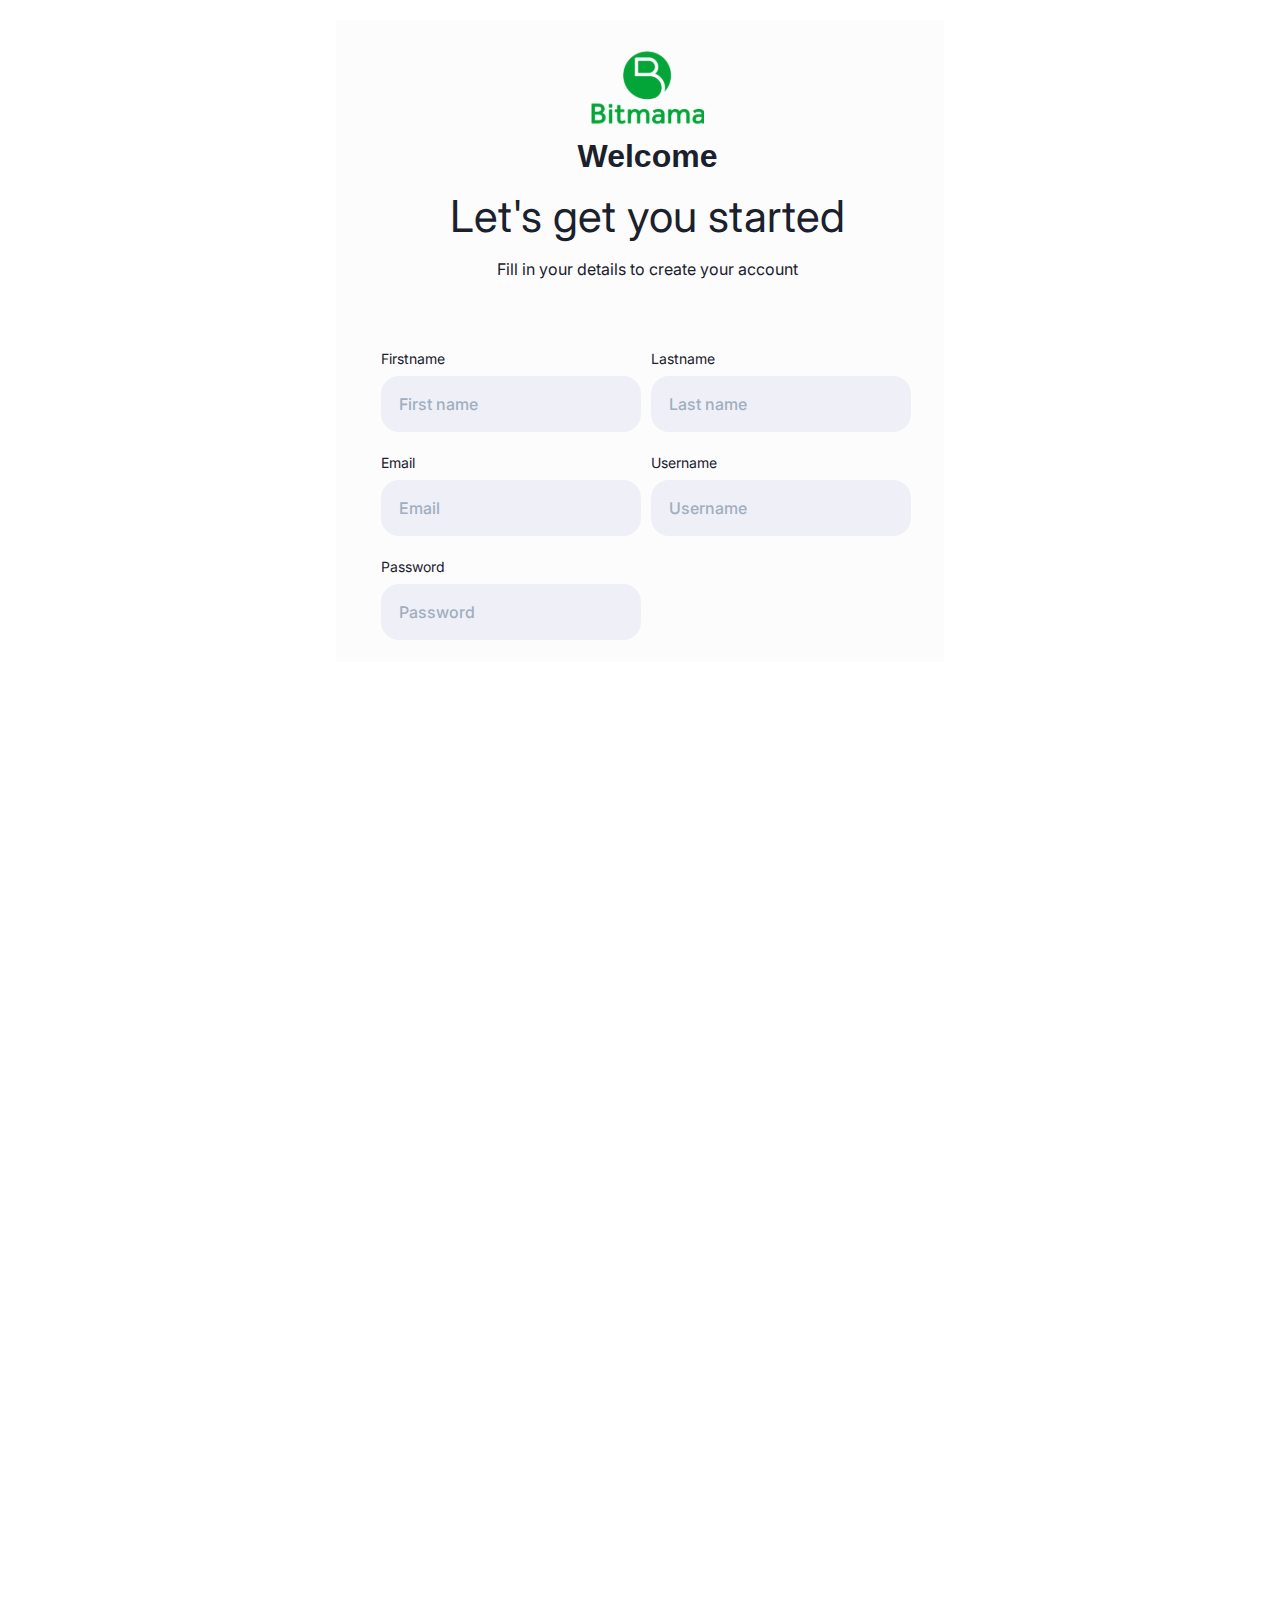
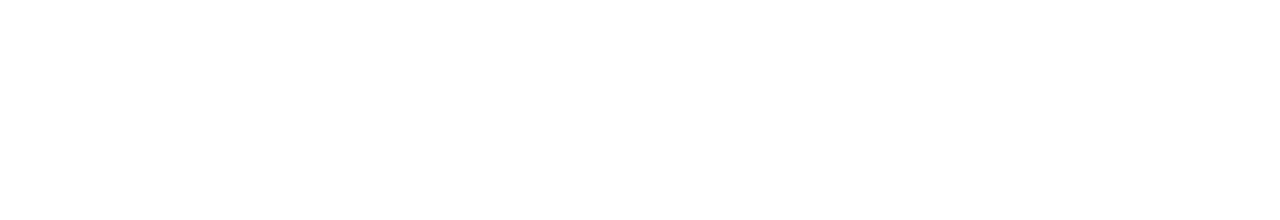
==== signup.html @ eab17554 "Basic layout" ====
<!DOCTYPE html>
<html lang="en">
<head>
    <meta charset="UTF-8">
    <meta http-equiv="X-UA-Compatible" content="IE=edge">
    <meta name="viewport" content="width=device-width, initial-scale=1.0">
    <link rel="stylesheet" href="style.css">
    <title>Signup for Bitmama</title>
</head>
<body>
    <div class="main">
        <div class="top">
            <img src="images/Bitmamalogo.svg" alt="bitmama" class="signuplogo">
            <h2>Welcome</h2>
            <h1>Let's get you started</h1>
            <p>Fill in your details to create your account</p>
        </div>
        <form action="">
            <div class="row">
                <div class="names">
                    <p>Firstname</p>
                    <input type="text" placeholder="First name"   >
                </div>
                <div class="names">
                    <p>Lastname</p>
                    <input type="text"    placeholder="Last name">
                </div>
            </div>
            <div class="row">
                <div class="names">
                    <p>Email</p>
                    <input type="text" placeholder="Email"   >
                </div>
                <div class="names">
                    <p>Username</p>
                    <input type="text"    placeholder="Username">
                </div>
            </div>
            <div class="row">
                <div class="names">
                    <p>Password</p>
                    <input type="text" placeholder="Password" class="longbar">
                </div>
            </div>
        </form>
    </div>
</body>
</html>
---- style.css ----
@import url('https://fonts.googleapis.com/css2?family=Inter&display=swap');
*{
    margin: 0;
    padding: 0;
    font-family: sans-serif;
    box-sizing: border-box;
}
body{
    height: 200vh;
    width: 100%;
}
.listtext h2{
    font-size: 14.4px;
    font-weight: 400;
}
.listtext p{
    font-size: 11.2px;
    font-weight: 300;
}
.listtext{
    display: flex;
    flex-direction: column;
    gap: 2px;
}
.hovercont{
    display: block;
    height: 60px;   
}
.displayed{
    display: none;
    margin-top: 18px;
    height: max-content;
    padding-bottom: 20px;
    background-color: white;
    width: 300px;
    border-radius: 6px;
    position: absolute;
    z-index: 1;
}
.icon{
    width:30px;
}
.icon1{
    width: 30px;
}
.texts{
    display: flex;
    gap: 20px;
    align-items: center;
    padding: 15px;
    width: 300px;
}
.texts:hover{
    background-color: rgb(20, 20, 43);
    transition: .47s;
    color: white;
    cursor: pointer;
    transform: scale(1.05);
}
.hover{
    display: block;
    height: 20px;
}
.subhero2 h1{
    font-size: 16px;
    font-weight: 400;
}
.content li:hover .displayed{
    display: flex;
    flex-direction: column;
    z-index: 1;
}
.links{
    display: flex;
    gap: 50px;
}
.move{
    position: relative;
    right: 18px;
    display: flex;
    gap: 32px;
}
nav{
    position: sticky;
    top: 0;
    cursor: pointer;
    z-index: 1;
}
.arrow{
    position: relative;
    left: 62px;
    bottom: 18px;
}
.arrow1{
    position: relative;
    left: 67px;
    bottom: 18px;
}
.hover h1{
    font-size: 16px;
    font-weight: 400;
    position: relative;
}
.logo{
    position: relative;
    bottom: 2px;
}
nav{
    background-color: rgb(247,247, 252);
    height: 14.2vh;
    gap: 162px;
    padding-left: 62px;
    display: flex;
    align-items: center;
}
.hero{
    background-color: rgb(20,20, 43);
    height: 90vh;
}
nav a{
    text-decoration: none;
    font-size: 16px;
    font-weight: 400;
    position: relative;
    color: inherit;
}
.sign{
    position: relative;
    left: 24.5vh;
}
.create{
    padding: 18.5px 42px;
    background-color: rgb(3, 164, 56);
    border-radius: 50px;
    color: white;
    margin-left: 20px;
    text-align: center;
    position: relative;
    top: 1px;
}
.create:hover{
    background-color: rgb(1, 110, 37);
    transition: 1s;
}
.bhero{
    display: flex;
    gap: 120px;
    padding-top: 28px;
}
.subhero{
    display: flex;
    flex-direction: column;
    gap: 15px;
    padding: 27px 67px;
}
.subhero h1{
    font-size: 50.542px;
    line-height: 50.542px;
    letter-spacing: 1px;
    font-weight: 700;
    color: white;
}
.subhero p{
    color:rgb(252, 252, 252);
    font-size: 16.392px;
    line-height: 25.954px;
    letter-spacing: -0.5px;
    font-weight: 200;
    width: 420px;
}
span{
    color: rgb(161,239,187);
}
.start{
    padding: 20px;
    font-size: 16px;
    border-radius: 50px;
    color: white;
    text-align: center;
    position: relative;
    top: 17px;
    font-weight: 400;
    background-color: rgb(3,164,56);
    text-decoration: none;
    width: 200px;
}
.start:hover{
    background-color: rgb(1, 110, 37);
    transition: 1s;
}
.stores{
    display: flex;
    gap: 15px;
    margin-top: 5.3%;
    align-items: center;
}
.subhero2{
    height: max-content;
    width: max-content;
    padding: 20px 40px;
    position: relative;
    top: 70px;
    border-radius: 10px;
    display: flex;
    flex-direction: column;
    gap: 40px;
    background-color: white;
}
.minilogo{
    width: 40px;
    margin: 10px auto;
}
.nft{
    width: 20px;
}
.select{
    display: flex;
    gap: 10px;
    align-items: center;
    display: block;
}
.cryptolist{
    display: flex;
    gap: 10px;
    line-height: 40px;
}
.cryptoimg{
    display: none;
    position: absolute;
    border-radius: 10px;
    background-color: rgb(239,240,247);
    padding: 20px;
}
.front{
    display: flex;
    background-color: rgb(239,240,247);
    align-items: center;
    width:350px;
    padding: 20px;
    border-radius: 10px;
    height: 52px;
}
.frontcont{
    display: flex;
    gap: 5px;
    margin-right: 10px;
}
.front input{
    border-left: 1px solid rgb(183,184,189);
    padding: 15px;
    font-size: 16px;
    font-weight: 400;
    outline: none;
    border-top: none;
    border-right: none;
    border-bottom: none;
    background-color: rgb(239,240,247);
}
.crypto .select:hover .cryptoimg{
    display: block;
}
.buynsell li{
    list-style-type: none;
}
.buynsell li ul li{
    display: flex;
    flex-direction: column;
    margin-top: 20px;
}
.underline{
    display: flex;
    justify-content: center;
    width: 55px;
    border-bottom: 5px solid rgb(3, 164, 56);
}
.trade{
    display: flex;
    gap: 150px;
    padding-bottom: 10px;
    margin-left:60px;
    border-bottom:1px solid rgb(239,240,247);
}
.receive{
    font-size: 13.6px;
    font-weight: 300;
    color: rgb(110, 113, 145);
}
.receive:nth-child(1){
    margin-bottom: 10px;
}
.receive1{
    font-size: 13.6px;
    font-weight: 300;
    color: rgb(110, 113, 145);
}
.straight{
    height: 60px;
}
.crypto:last-child{
    position: relative;
    bottom: 25px;
}
.crypto{
    display: flex;
    flex-direction: column;
    gap: 10px;
}
.body{
    height: 155vh;
    display: flex;
    flex-direction: column;
}
.step h2{
    font-size: 20px;
    font-weight: 700;
    line-height: 24px;
    letter-spacing: -0.5px;
}
.step p{
    font-size: 16px;
    line-height: 19px;
    font-weight: 400;
    width: 300px;
    letter-spacing: -0.5px;
    text-align: center;
    position: relative;
    right: 70px;
}
.bodycont{
    width: 800px;
    margin: 77px 253px;
    display: flex;
    gap: 20px;
}
.step{
    display: flex;
    flex-direction: column;
    gap: 10px;
}
.steppic{
    width: 200px;
    height: 400px;
}
.bodyh h1{
    text-align: center;
    font-size: 48px;
    line-height: 70px;
    font-weight: 700;
    color: rgb(20, 20, 43);
    margin-top: 167px;
}
.square{
    width: 130px;
    height: 138px;
    position: relative;
    left: 81.5vw;
    bottom: 5.5vw;
}
.main{
    max-width: 608px;
    height: fit-content;
    display: flex;
    flex-direction: column;
    background-color: rgb(252,252,252);
    margin: 20px auto;
    gap: 45px;
    padding-left: 15px;
    padding-top: 27px;
    justify-content: center;
}
.signuplogo{
    width: 113px;
    height: 82px;
}
.top h2{
    font-weight: 700;
    color: rgb(26, 32, 44);
    font-size: 32px;
    line-height: 38.4px;
    font-family: 'Segoe UI', sans-serif;
}
.top{
    display: flex;
    align-items: center;
    gap: 8px;
    width: 100%;
    flex-direction: column;
    justify-content: center;
}
.top h1{
    font-size: 44px;
    line-height: 66px;
    font-weight: 400;
    color: rgb(26, 32, 44);
    font-family: 'Inter', sans-serif;
    text-align: center;
}
.top p{
    font-size: 16px;
    line-height: 24px;
    text-align: center;
    font-weight: 400;
    font-family: 'Inter', sans-serif;
    color: rgb(26, 32, 44);
}
.names{
    display: flex;
    flex-direction: column;
    gap: 7px;
    justify-content: start;
}
.row{
    display: flex;
    gap: 10px;   
}
form{
    padding: 22px 30px;
    display: grid;
    gap: 20px;
}
.names p{
    font-size: 14px;
    line-height: 21px;
    color: rgb(26, 32, 44);
    font-weight: 400;
    font-family: 'Inter', sans-serif;
}
.names input{
    border-radius: 18px;
    border: none;
    color: rgb(160,174,192);
    background-color: rgb(239,240,247);
    font-size: 16px;
    outline: none;
    font-family: 'Inter', sans-serif;
    width: 260px;
    padding: 20px;
    padding-left: 18px;
    display: flex;
    align-items: center;
    font-weight: 500;
    height: 56px;
}
.names input::placeholder{
    color: rgb(160,174,192);
}
.names input:hover{
    background-color: rgb(226, 232, 240);
    transition: .5s;
}
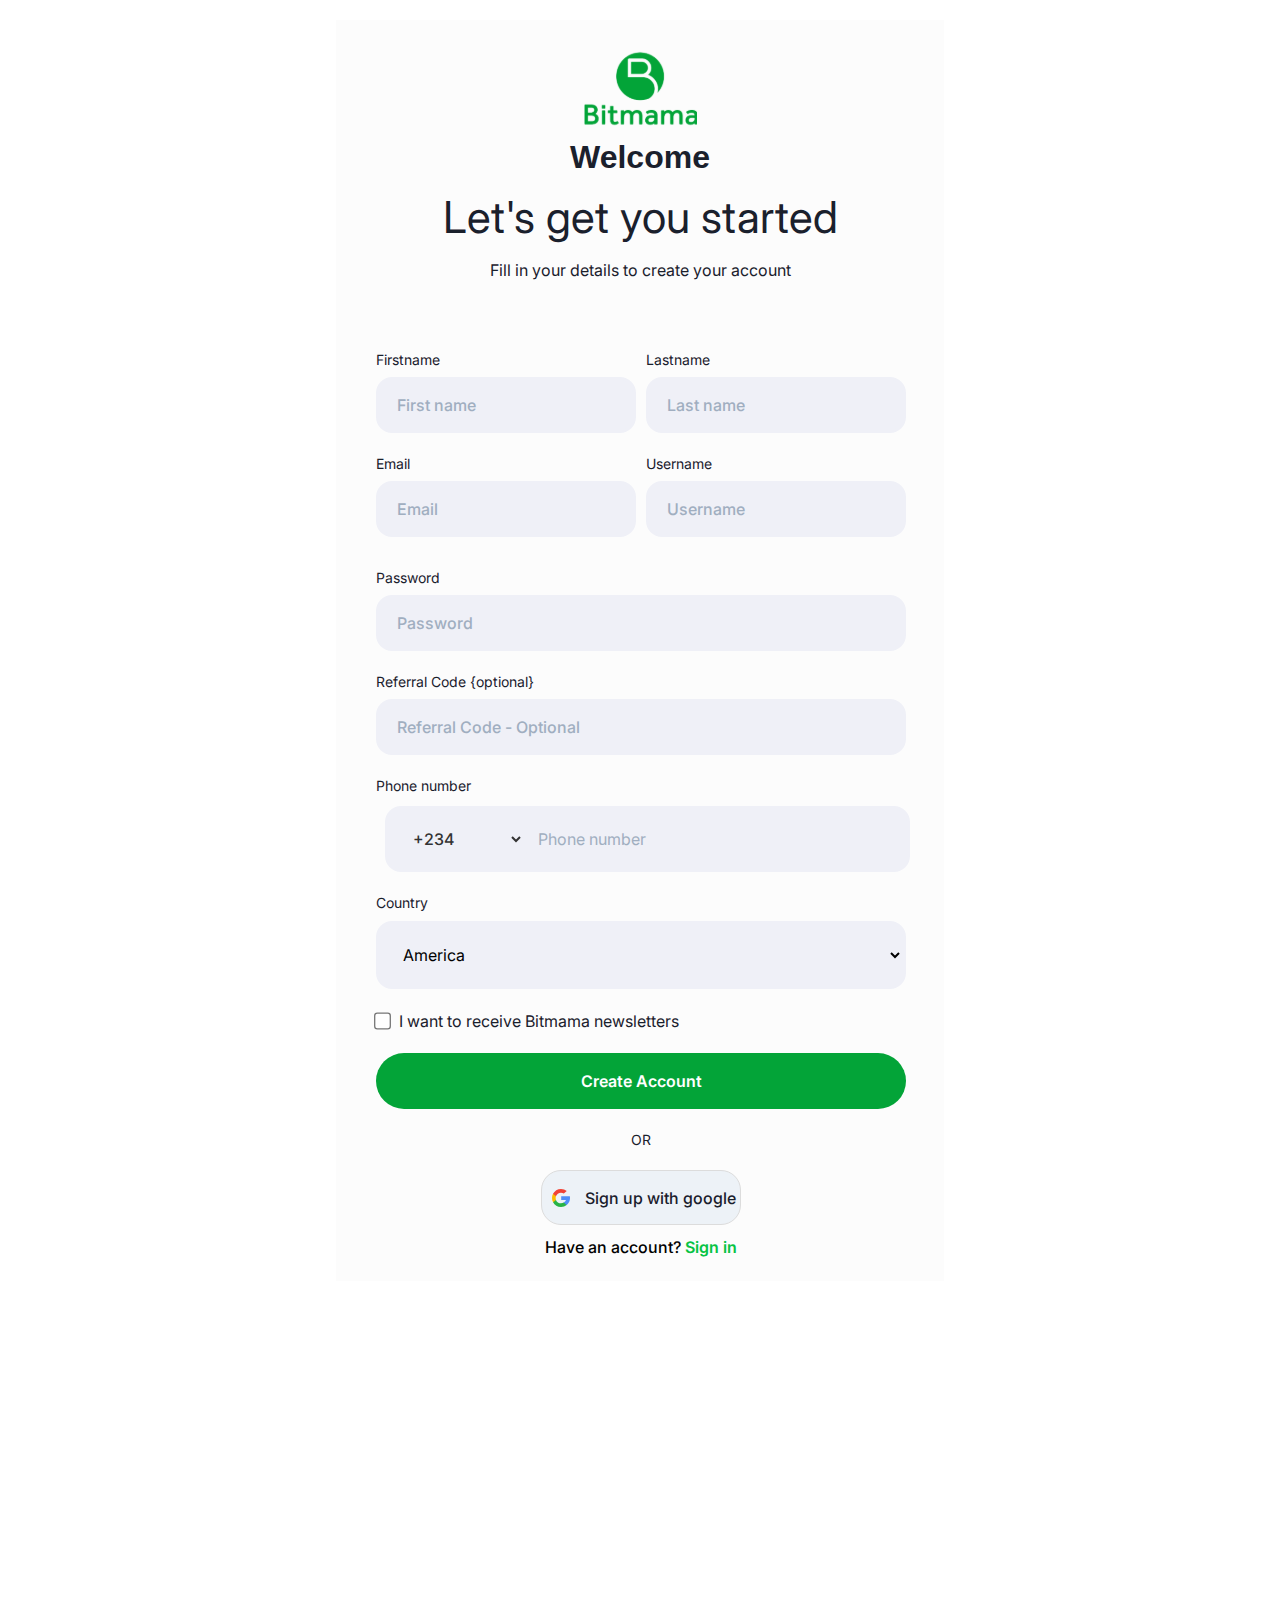
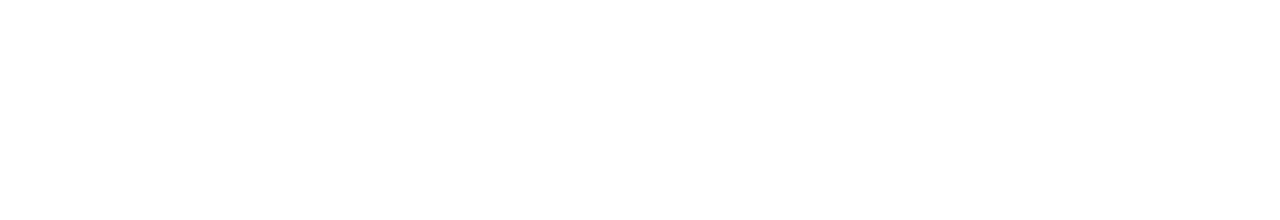
==== commit c0592a6f: "signup page finished" ====
--- a/signup.html
+++ b/signup.html
@@ -23,17 +23,17 @@
                 </div>
                 <div class="names">
                     <p>Lastname</p>
-                    <input type="text"    placeholder="Last name">
+                    <input type="text"placeholder="Last name">
                 </div>
             </div>
             <div class="row">
                 <div class="names">
                     <p>Email</p>
-                    <input type="text" placeholder="Email"   >
+                    <input type="text" placeholder="Email">
                 </div>
                 <div class="names">
                     <p>Username</p>
-                    <input type="text"    placeholder="Username">
+                    <input type="text"placeholder="Username">
                 </div>
             </div>
             <div class="row">
@@ -42,6 +42,77 @@
                     <input type="text" placeholder="Password" class="longbar">
                 </div>
             </div>
+            <div class="row">
+                <div class="names">
+                    <p>Referral Code {optional}</p>
+                    <input type="text" placeholder="Referral Code - Optional" class="longbar">
+                </div>
+            </div>
+            <div class="row">
+                <div class="names">
+                    <p>Phone number</p>
+                </div>
+                <div class="phone">
+                    <select name="" id="">
+                        <option value="" selected>+234</option>
+                        <option value="" class="ora">+355</option>
+                        <option value="">+213</option>
+                        <option value="">+1</option>
+                        <option value="">+376</option>
+                        <option value="">+1-264</option>
+                        <option value="">+93</option>
+                        <option value="">+257</option>
+                        <option value="">+30</option>
+                        <option value="">+240</option>
+                        <option value="">+502</option>
+                    </select>
+                    <input type="text" placeholder="Phone number">
+                </div>
+            </div>
+            <div class="row">
+                <div class="names">
+                    <p>Country</p>
+                </div>
+                <select name="" id="">
+                    <option value="">America</option>
+                    <option value="">Angola</option>
+                    <option value="">Andorra</option>
+                    <option value="">Argentina</option>
+                    <option value="">Austria</option>
+                    <option value="">Australia</option>
+                    <option value="">Afghanistan</option>
+                    <option value="">Bangladesh</option>
+                    <option value="">Bulgaria</option>
+                    <option value="">Brunei</option>
+                    <option value="">Burkinafaso</option>
+                    <option value="">Benin</option>
+                    <option value="">China</option>
+                    <option value="">Chile</option>
+                    <option value="">Cape verde</option>
+                    <option value="">Canada</option>
+                    <option value="">Cameroon</option>
+                    <option value="">Cambodia</option>
+                    <option value="">Croatia</option>
+                    <option value="">Cuba</option>
+                </select>
+            </div>
+            <div class="row">
+                <input type="checkbox" id="news">
+                <label for="news">I want to receive Bitmama newsletters</label>
+            </div>
+            <div class="row">
+                <button>Create Account</button>
+            </div>
+            <div class="row">
+                <p>OR</p>
+            </div>
+            <div class="row">
+                <div class="google">
+                    <img src="images/google.e9b19620.svg" alt="google" class="lastbtn">
+                    <p>Sign up with google</p>
+                </div>
+                <p>Have an account? <a href="signin.html">Sign in</a></p>
+            </div>
         </form>
     </div>
 </body>
--- a/style.css
+++ b/style.css
@@ -4,6 +4,12 @@
     padding: 0;
     font-family: sans-serif;
     box-sizing: border-box;
+}
+::-webkit-scrollbar{
+    width:5px;
+}
+::-webkit-scrollbar-thumb{
+    background-color: rgb(145,189,145);
 }
 body{
     height: 200vh;
@@ -364,7 +370,7 @@
     background-color: rgb(252,252,252);
     margin: 20px auto;
     gap: 45px;
-    padding-left: 15px;
+    padding-left: 10px;
     padding-top: 27px;
     justify-content: center;
 }
@@ -384,8 +390,9 @@
     align-items: center;
     gap: 8px;
     width: 100%;
-    flex-direction: column;
-    justify-content: center;
+    padding-top: 1px;
+    flex-direction: column;
+    padding-right: 10px;
 }
 .top h1{
     font-size: 44px;
@@ -426,11 +433,12 @@
     font-family: 'Inter', sans-serif;
 }
 .names input{
-    border-radius: 18px;
+    border-radius: 16px;
     border: none;
     color: rgb(160,174,192);
     background-color: rgb(239,240,247);
     font-size: 16px;
+    border: 3px solid rgb(239,240,247);
     outline: none;
     font-family: 'Inter', sans-serif;
     width: 260px;
@@ -446,5 +454,160 @@
 }
 .names input:hover{
     background-color: rgb(226, 232, 240);
+    border-color: rgb(226, 232, 240);
     transition: .5s;
+}
+.names input:focus{
+    border: 3px solid rgb(118,235,165);
+    transition: .5s;
+}
+.row .names .longbar{
+    width:530px;
+}
+.row:nth-child(3){
+    margin-top: 10px;
+}
+.phone{
+    display: flex;
+}
+.phone select{
+    padding: 10px;
+    padding-right: 40px;
+    padding-left:18px;
+    font-family: 'Inter', sans-serif;
+    font-size: 16px;
+    height: 60px;
+    top: 3px;
+    font-weight: 500;
+    color: rgb(51,51,51);
+    border-radius: 19px;
+    background-color: rgb(239,240,247);
+    border: 3px solid rgb(239,240,247);
+    position: relative;
+    left: 12px;
+    z-index: 1;
+}
+.phone select:focus{
+    border: 3px solid rgb(118,235,165);
+}
+.phone select:hover{
+    border: 3px solid rgb(118,235,165);
+    background-color: rgb(226, 232, 240);
+}
+.row:nth-child(5){
+    display: flex;
+    flex-direction: column;
+}
+.phone input{
+    padding: 20px;
+    padding-left: 150px;
+    width: 525px;
+    font-family: 'Inter', sans-serif;
+    font-size: 16px;
+    position: relative;
+    right: 130px;
+    border-radius: 16px;
+    border: 3px solid rgb(239,240,247);
+    outline: none;
+    background-color: rgb(239,240,247);
+}
+.phone  input::placeholder{
+    color: rgb(160,174,192);
+}
+.phone input:hover{
+    background-color: rgb(226, 232, 240);
+    border-color: rgb(226, 232, 240);
+    transition: .5s;
+}
+.phone input:focus{
+    border: 3px solid rgb(118,235,165);
+    transition: .5s;
+}
+.row:nth-child(6){
+    display: flex;
+    flex-direction: column;
+    gap: 8px;
+}
+.row:nth-child(6) select{
+    padding: 20px;
+    padding-left: 20px;
+    width: 530px;
+    font-family: 'Inter', sans-serif;
+    font-size: 16px;
+    border-radius: 16px;
+    border: 3px solid rgb(239,240,247);
+    outline: none;
+    background-color: rgb(239,240,247);
+}
+.row:nth-child(7) label{
+    font-size: 16px;
+    line-height: 24px;
+    color: rgb(26, 32, 44);
+    font-weight: 400;
+    font-family: 'Inter', sans-serif;
+}
+.row:nth-child(7) input{
+    color: rgb(226,232,240);
+    accent-color: rgb(56,161,105);
+    transform: scale(1.3);
+}
+.row:nth-child(8) button{
+    padding: 18px;
+    background-color: rgb(3,164,56);
+    width: 530px;
+    font-size: 16px;
+    border: none;
+    font-weight: 600;
+    border-radius: 30px;
+    color: white;
+    font-family: 'Inter', sans-serif;
+}
+.row:nth-child(9) p{
+    font-family: 'Inter', sans-serif;
+    font-size: 14px;
+    width: 530px;
+    line-height: 21px;
+    text-align: center;
+    color: rgb(26, 32, 44);
+}
+.row:nth-child(10){
+    display: flex;
+    flex-direction: column;
+    max-width: 530px;
+}
+.row:nth-child(10) .google{
+    display: flex;
+    background-color: rgb(237,242,247);
+    border:1px solid rgb(220,220,220);
+    height: 55px;
+    align-items: center;
+    margin: 0px auto;
+    border-radius: 20px;
+    width: 200px; 
+    gap: 10px;
+    padding-left: 10px;
+}
+.row:nth-child(10) .google:hover{
+    background-color: rgb(226, 232, 240);
+}
+.row:nth-child(10) .google p{
+    color: rgb(26, 32, 44);
+    font-family: 'Inter', sans-serif;
+    font-size: 16px;
+    line-height: 24px;
+}
+.row:nth-child(10) p{
+    font-family: 'Inter', sans-serif;
+    font-size: 16px;
+    line-height: 24px;
+    font-weight: 500;
+    margin: 0px auto;
+}
+.row:nth-child(10) a{
+    color: rgb(6,195,68);
+    font-family: 'Inter', sans-serif;
+    font-size: 16px;
+    line-height: 24px;
+    font-weight: 600;
+    text-decoration: none;
 }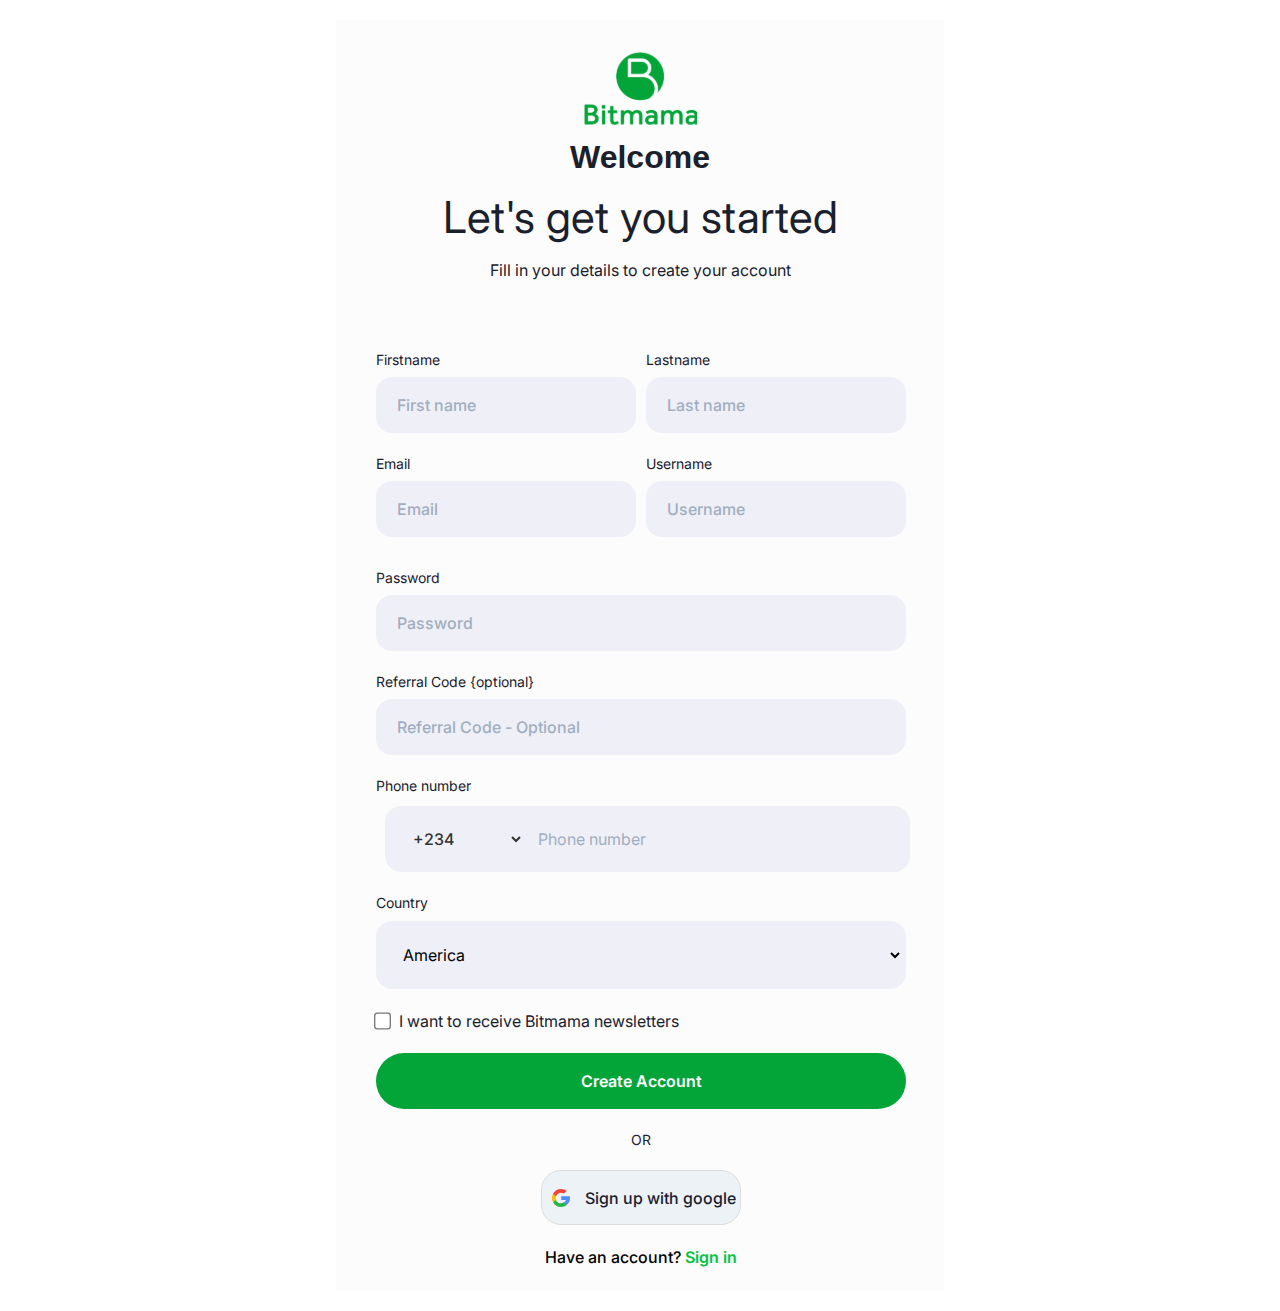
==== commit f5ae367e: "signin page finished" ====
--- a/signup.html
+++ b/signup.html
@@ -101,12 +101,12 @@
                 <label for="news">I want to receive Bitmama newsletters</label>
             </div>
             <div class="row">
-                <button>Create Account</button>
+                <button class="btn">Create Account</button>
             </div>
-            <div class="row">
+            <div class="row2">
                 <p>OR</p>
             </div>
-            <div class="row">
+            <div class="row1">
                 <div class="google">
                     <img src="images/google.e9b19620.svg" alt="google" class="lastbtn">
                     <p>Sign up with google</p>
--- a/style.css
+++ b/style.css
@@ -12,7 +12,7 @@
     background-color: rgb(145,189,145);
 }
 body{
-    height: 200vh;
+    max-height: 200vh;
     width: 100%;
 }
 .listtext h2{
@@ -551,7 +551,7 @@
     accent-color: rgb(56,161,105);
     transform: scale(1.3);
 }
-.row:nth-child(8) button{
+.btn{
     padding: 18px;
     background-color: rgb(3,164,56);
     width: 530px;
@@ -562,7 +562,7 @@
     color: white;
     font-family: 'Inter', sans-serif;
 }
-.row:nth-child(9) p{
+.row2 p{
     font-family: 'Inter', sans-serif;
     font-size: 14px;
     width: 530px;
@@ -570,12 +570,13 @@
     text-align: center;
     color: rgb(26, 32, 44);
 }
-.row:nth-child(10){
+.row1{
     display: flex;
     flex-direction: column;
     max-width: 530px;
-}
-.row:nth-child(10) .google{
+    gap: 20px;
+}
+.row1 .google{
     display: flex;
     background-color: rgb(237,242,247);
     border:1px solid rgb(220,220,220);
@@ -587,27 +588,67 @@
     gap: 10px;
     padding-left: 10px;
 }
-.row:nth-child(10) .google:hover{
+.row1 .google:hover{
     background-color: rgb(226, 232, 240);
 }
-.row:nth-child(10) .google p{
-    color: rgb(26, 32, 44);
-    font-family: 'Inter', sans-serif;
-    font-size: 16px;
-    line-height: 24px;
-}
-.row:nth-child(10) p{
+.row1 .google p{
+    color: rgb(26, 32, 44);
+    font-family: 'Inter', sans-serif;
+    font-size: 16px;
+    line-height: 24px;
+}
+.row1 p{
     font-family: 'Inter', sans-serif;
     font-size: 16px;
     line-height: 24px;
     font-weight: 500;
     margin: 0px auto;
 }
-.row:nth-child(10) a{
+.row1 a{
     color: rgb(6,195,68);
     font-family: 'Inter', sans-serif;
     font-size: 16px;
     line-height: 24px;
     font-weight: 600;
     text-decoration: none;
+}
+.top1{
+    display: flex;
+    align-items: center;
+    gap: 8px;
+    width: 100%;
+    padding-top: 1px;
+    flex-direction: column;
+    padding-right: 10px;
+}
+.top1 h1{
+    font-size: 44px;
+    line-height: 66px;
+    margin-top: 23px;
+    font-weight: 400;
+    color: rgb(26, 32, 44);
+    font-family: 'Inter', sans-serif;
+    text-align: center;
+}
+.top1 p{
+    font-size: 16px;
+    line-height: 24px;
+    text-align: center;
+    font-weight: 400;
+    font-family: 'Inter', sans-serif;
+    color: rgb(26, 32, 44);
+}
+.names h6{
+    font-size: 16px;
+    line-height: 24px;
+    font-weight: 500;
+    font-family: 'Inter', sans-serif;
+    color: rgb(26, 32, 44);
+}
+.row h5{
+    font-size: 16px;
+    line-height: 24px;
+    color: rgb(3,164,56);
+    font-weight: 600;
+    font-family: 'Inter', sans-serif;
 }